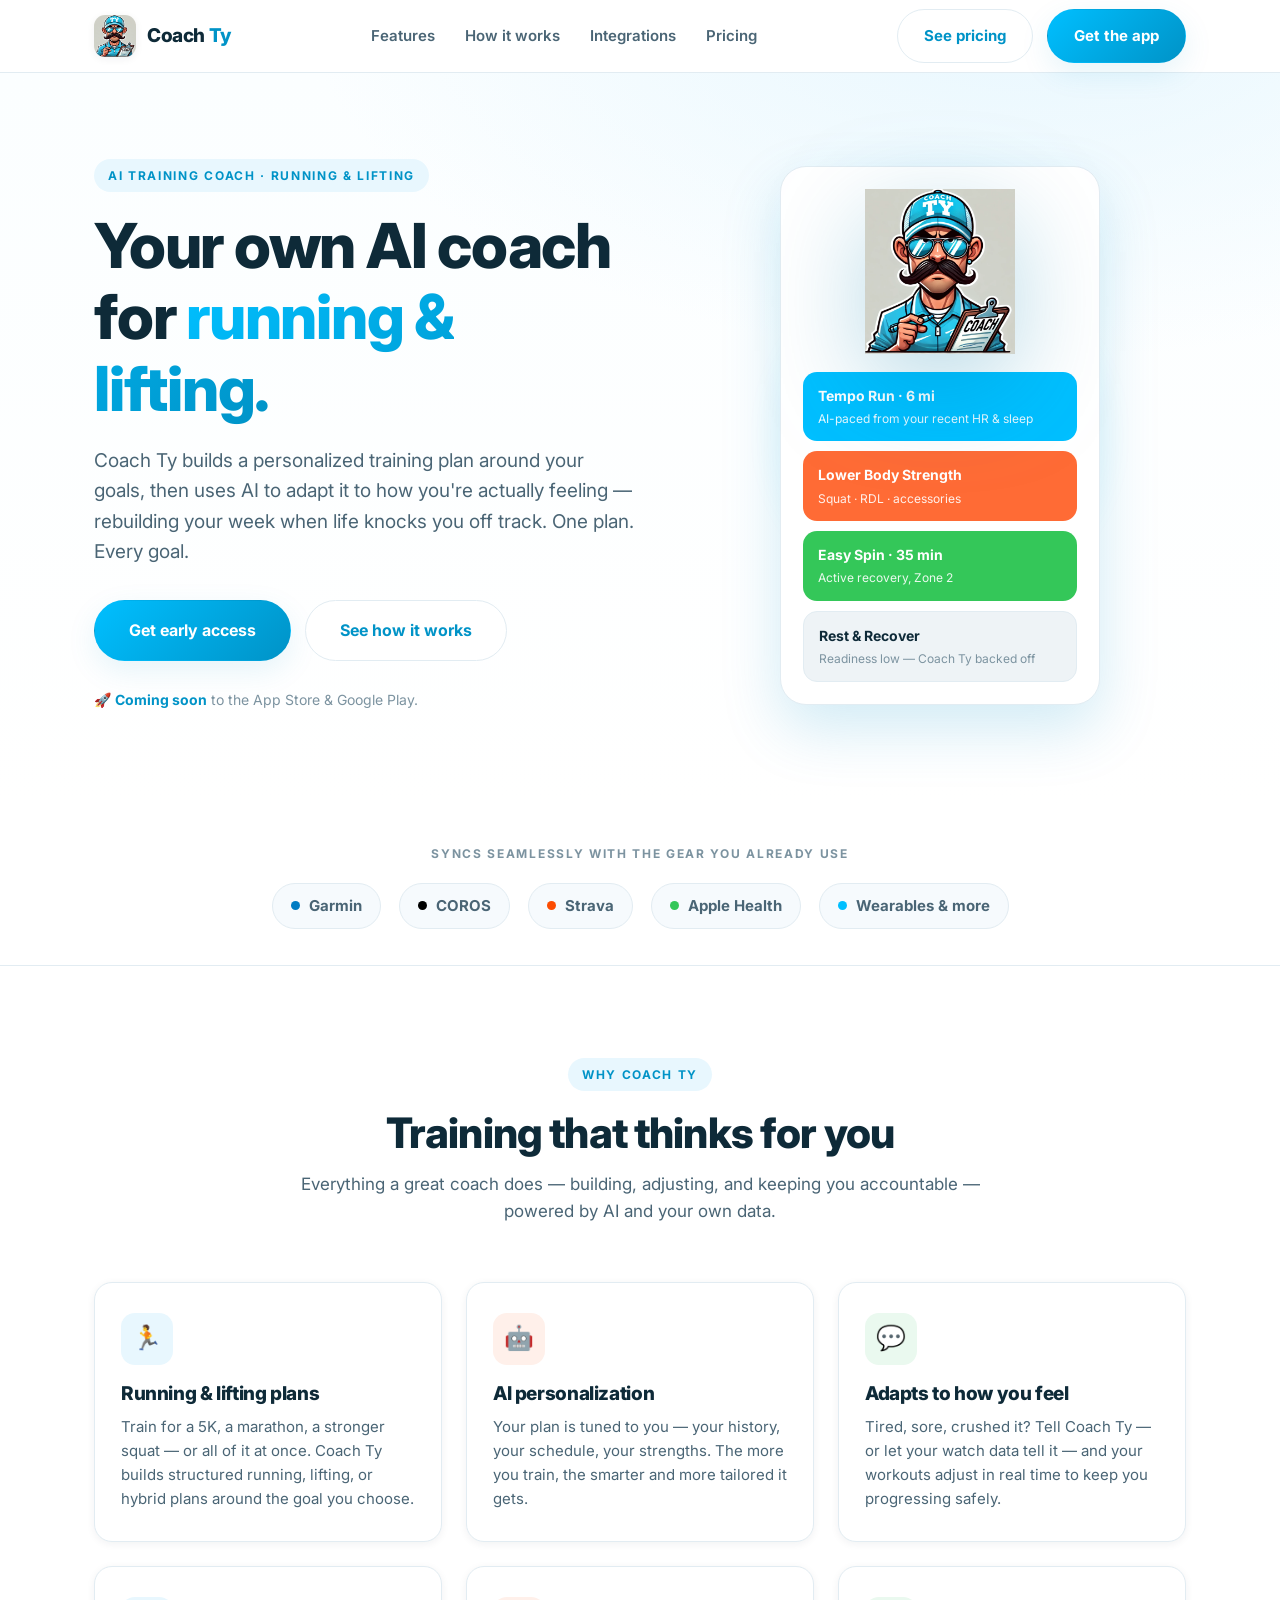
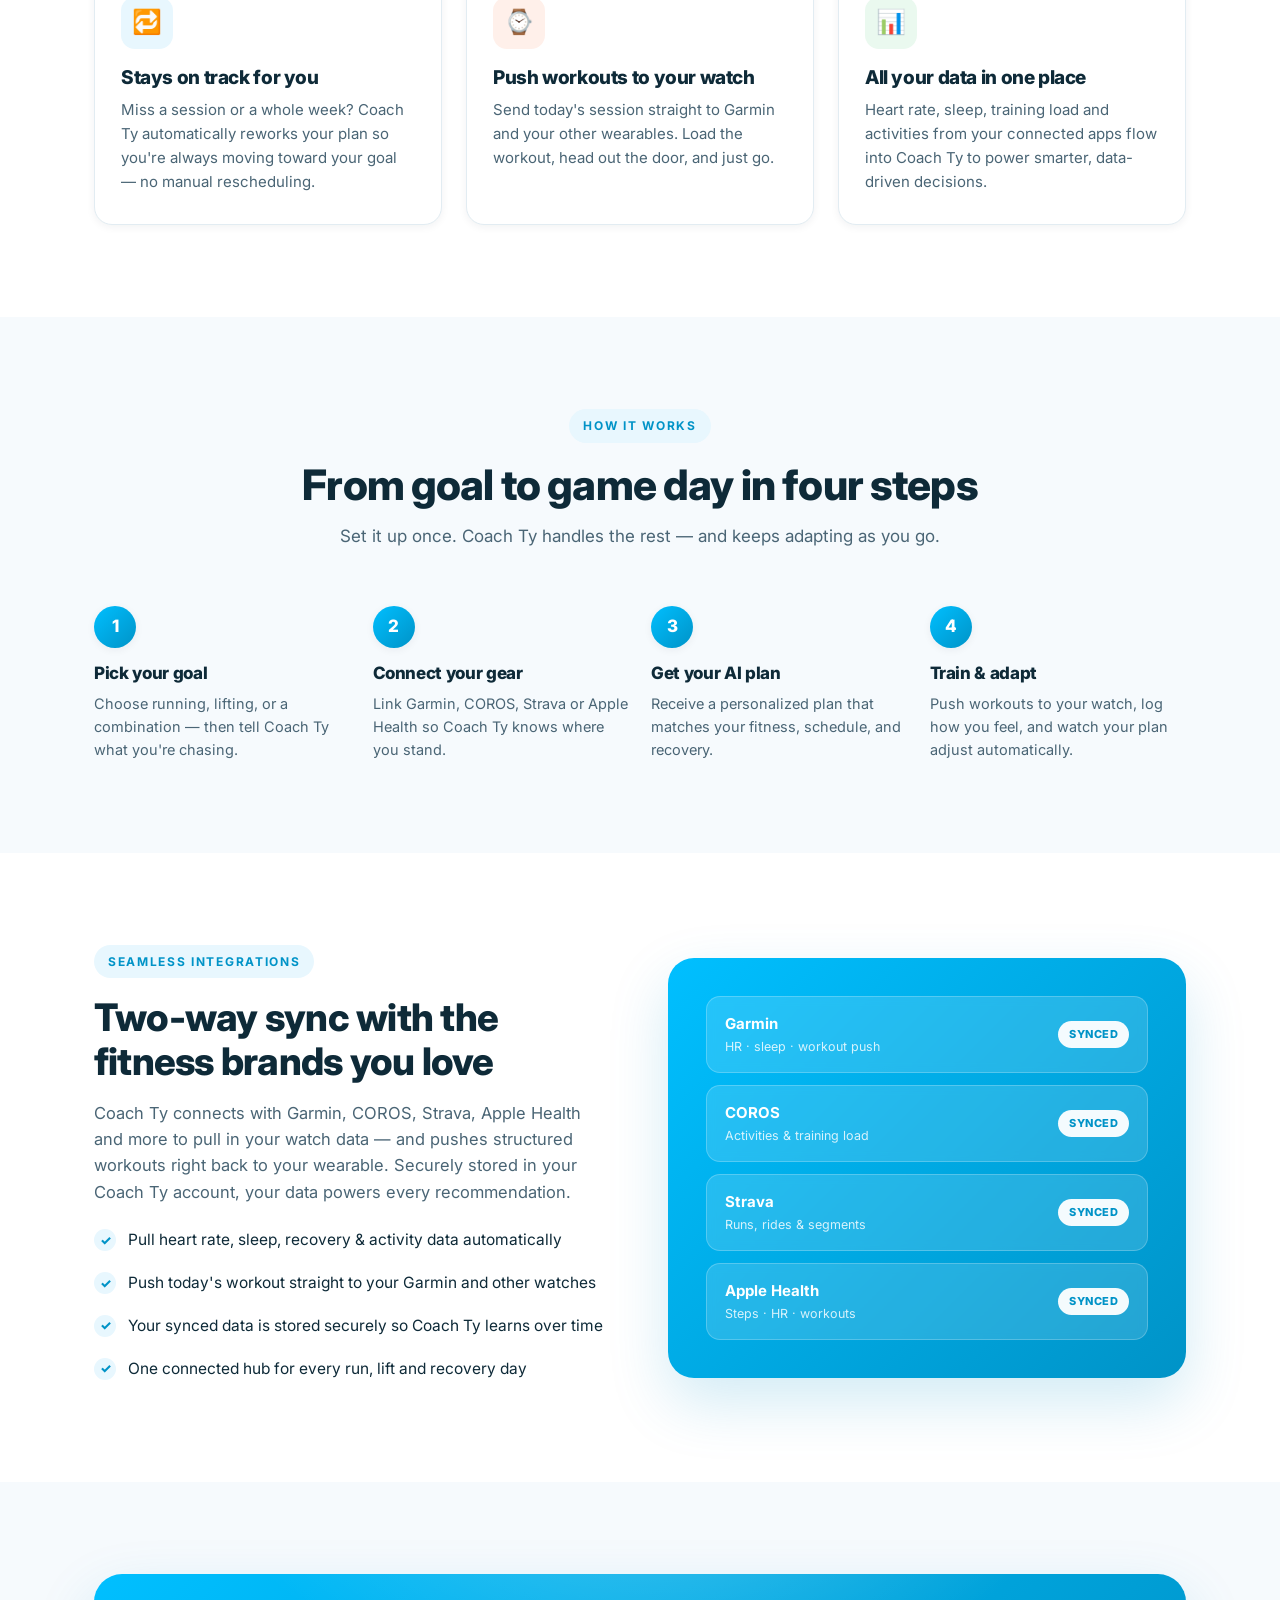
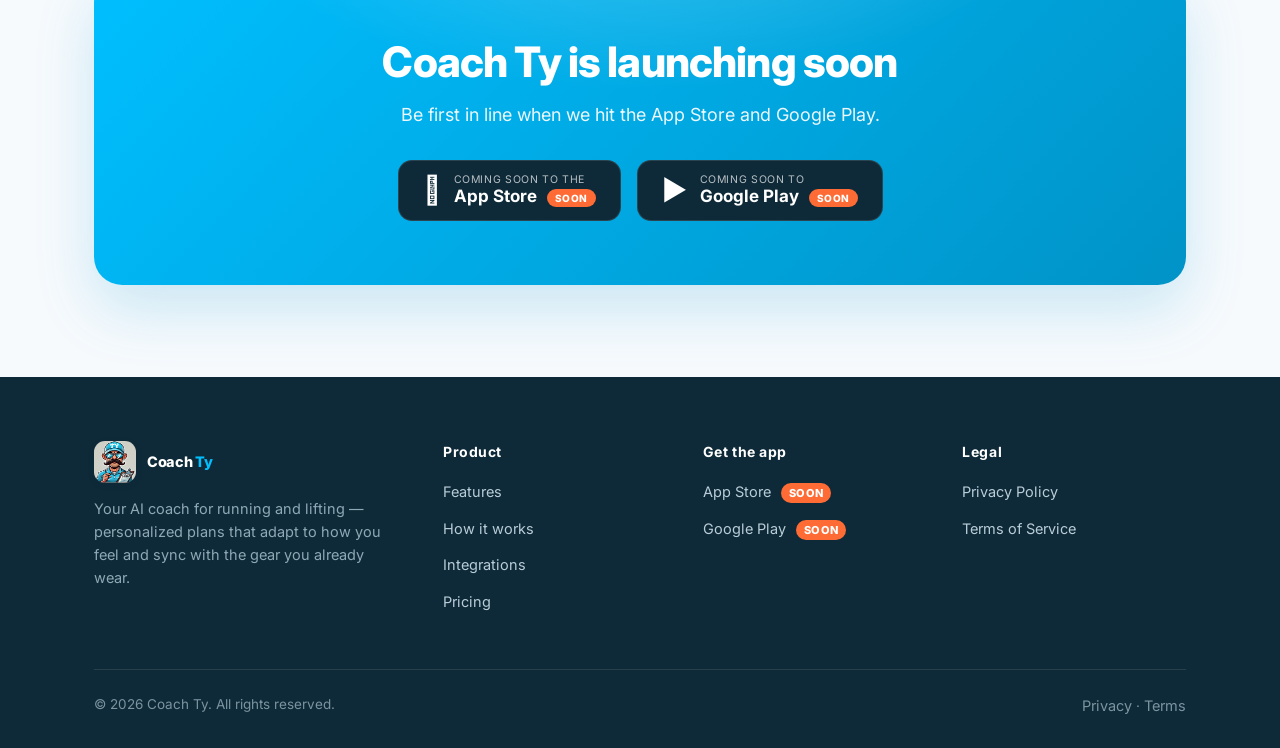
==== index.html @ 1398b13c "commit" ====
<!DOCTYPE html>
<html lang="en">
<head>
  <meta charset="UTF-8" />
  <meta name="viewport" content="width=device-width, initial-scale=1.0" />
  <title>Coach Ty — AI Running &amp; Lifting Plans That Adapt to You</title>
  <meta name="description" content="Coach Ty builds personalized running and lifting training plans, uses AI to adapt them to how you feel, and syncs with Garmin, COROS, Strava and Apple Health — even pushing workouts straight to your watch." />
  <link rel="icon" type="image/png" href="static/img/logo.png" />
  <link rel="preconnect" href="https://fonts.googleapis.com" />
  <link rel="preconnect" href="https://fonts.gstatic.com" crossorigin />
  <link href="https://fonts.googleapis.com/css2?family=Inter:wght@400;500;600;700;800&display=swap" rel="stylesheet" />
  <link rel="stylesheet" href="static/css/styles.css" />
</head>
<body>

  <!-- NAV -->
  <header class="nav">
    <div class="container nav-inner">
      <a class="brand" href="index.html">
        <img src="static/img/logo.png" alt="Coach Ty logo" />
        <span>Coach<span class="tag"> Ty</span></span>
      </a>
      <nav class="nav-links">
        <a href="index.html#features">Features</a>
        <a href="index.html#how">How it works</a>
        <a href="index.html#integrations">Integrations</a>
        <a href="pricing.html">Pricing</a>
      </nav>
      <div class="nav-cta">
        <a href="pricing.html" class="btn btn-ghost">See pricing</a>
        <a href="#download" class="btn btn-primary">Get the app</a>
      </div>
      <button class="nav-toggle" aria-label="Menu"><span></span><span></span><span></span></button>
    </div>
  </header>

  <!-- HERO -->
  <section class="hero">
    <div class="container hero-grid">
      <div>
        <span class="eyebrow">AI training coach · Running &amp; Lifting</span>
        <h1>Your own AI coach for <span class="text-grad">running &amp; lifting.</span></h1>
        <p class="lead">
          Coach Ty builds a personalized training plan around your goals, then uses AI to
          adapt it to how you're actually feeling — rebuilding your week when life knocks
          you off track. One plan. Every goal.
        </p>
        <div class="hero-actions">
          <a href="#download" class="btn btn-primary btn-lg">Get early access</a>
          <a href="index.html#how" class="btn btn-ghost btn-lg">See how it works</a>
        </div>
        <p class="hero-note">🚀 <strong>Coming soon</strong> to the App Store &amp; Google Play.</p>
      </div>

      <div class="hero-visual">
        <div class="hero-logo-wrap"><span class="hero-logo-glow"></span></div>
        <div class="hero-card">
          <img class="hero-mascot" src="static/img/logo.png" alt="Coach Ty mascot" style="width:150px;margin:0 auto 18px;" />
          <div class="day-row">
            <div class="day-card run">
              <div class="t">Tempo Run · 6 mi</div>
              <div class="s">AI-paced from your recent HR &amp; sleep</div>
            </div>
            <div class="day-card lift">
              <div class="t">Lower Body Strength</div>
              <div class="s">Squat · RDL · accessories</div>
            </div>
            <div class="day-card cross">
              <div class="t">Easy Spin · 35 min</div>
              <div class="s">Active recovery, Zone 2</div>
            </div>
            <div class="day-card rest">
              <div class="t">Rest &amp; Recover</div>
              <div class="s">Readiness low — Coach Ty backed off</div>
            </div>
          </div>
        </div>
      </div>
    </div>
  </section>

  <!-- INTEGRATION STRIP -->
  <section class="logos">
    <div class="container">
      <p>Syncs seamlessly with the gear you already use</p>
      <div class="logo-list">
        <span class="logo-pill"><span class="dot" style="background:#007CC3"></span>Garmin</span>
        <span class="logo-pill"><span class="dot" style="background:#000"></span>COROS</span>
        <span class="logo-pill"><span class="dot" style="background:#FC4C02"></span>Strava</span>
        <span class="logo-pill"><span class="dot" style="background:#34C759"></span>Apple Health</span>
        <span class="logo-pill"><span class="dot" style="background:#00BFFF"></span>Wearables &amp; more</span>
      </div>
    </div>
  </section>

  <!-- FEATURES -->
  <section class="section" id="features">
    <div class="container">
      <div class="section-head reveal">
        <span class="eyebrow">Why Coach Ty</span>
        <h2>Training that thinks for you</h2>
        <p>Everything a great coach does — building, adjusting, and keeping you accountable — powered by AI and your own data.</p>
      </div>
      <div class="grid-3">
        <div class="card reveal">
          <div class="card-icon" style="background:#E8F7FE">🏃</div>
          <h3>Running &amp; lifting plans</h3>
          <p>Train for a 5K, a marathon, a stronger squat — or all of it at once. Coach Ty builds structured running, lifting, or hybrid plans around the goal you choose.</p>
        </div>
        <div class="card reveal">
          <div class="card-icon" style="background:#FFF0EA">🤖</div>
          <h3>AI personalization</h3>
          <p>Your plan is tuned to you — your history, your schedule, your strengths. The more you train, the smarter and more tailored it gets.</p>
        </div>
        <div class="card reveal">
          <div class="card-icon" style="background:#EAF9EF">💬</div>
          <h3>Adapts to how you feel</h3>
          <p>Tired, sore, crushed it? Tell Coach Ty — or let your watch data tell it — and your workouts adjust in real time to keep you progressing safely.</p>
        </div>
        <div class="card reveal">
          <div class="card-icon" style="background:#E8F7FE">🔁</div>
          <h3>Stays on track for you</h3>
          <p>Miss a session or a whole week? Coach Ty automatically reworks your plan so you're always moving toward your goal — no manual rescheduling.</p>
        </div>
        <div class="card reveal">
          <div class="card-icon" style="background:#FFF0EA">⌚</div>
          <h3>Push workouts to your watch</h3>
          <p>Send today's session straight to Garmin and your other wearables. Load the workout, head out the door, and just go.</p>
        </div>
        <div class="card reveal">
          <div class="card-icon" style="background:#EAF9EF">📊</div>
          <h3>All your data in one place</h3>
          <p>Heart rate, sleep, training load and activities from your connected apps flow into Coach Ty to power smarter, data-driven decisions.</p>
        </div>
      </div>
    </div>
  </section>

  <!-- HOW IT WORKS -->
  <section class="section section-alt" id="how">
    <div class="container">
      <div class="section-head reveal">
        <span class="eyebrow">How it works</span>
        <h2>From goal to game day in four steps</h2>
        <p>Set it up once. Coach Ty handles the rest — and keeps adapting as you go.</p>
      </div>
      <div class="steps">
        <div class="step reveal">
          <div class="num">1</div>
          <h4>Pick your goal</h4>
          <p>Choose running, lifting, or a combination — then tell Coach Ty what you're chasing.</p>
        </div>
        <div class="step reveal">
          <div class="num">2</div>
          <h4>Connect your gear</h4>
          <p>Link Garmin, COROS, Strava or Apple Health so Coach Ty knows where you stand.</p>
        </div>
        <div class="step reveal">
          <div class="num">3</div>
          <h4>Get your AI plan</h4>
          <p>Receive a personalized plan that matches your fitness, schedule, and recovery.</p>
        </div>
        <div class="step reveal">
          <div class="num">4</div>
          <h4>Train &amp; adapt</h4>
          <p>Push workouts to your watch, log how you feel, and watch your plan adjust automatically.</p>
        </div>
      </div>
    </div>
  </section>

  <!-- INTEGRATIONS SPLIT -->
  <section class="section" id="integrations">
    <div class="container split">
      <div class="reveal">
        <span class="eyebrow">Seamless integrations</span>
        <h2>Two-way sync with the fitness brands you love</h2>
        <p>
          Coach Ty connects with Garmin, COROS, Strava, Apple Health and more to pull in your
          watch data — and pushes structured workouts right back to your wearable. Securely
          stored in your Coach Ty account, your data powers every recommendation.
        </p>
        <ul class="check-list">
          <li><span class="ic">✓</span> Pull heart rate, sleep, recovery &amp; activity data automatically</li>
          <li><span class="ic">✓</span> Push today's workout straight to your Garmin and other watches</li>
          <li><span class="ic">✓</span> Your synced data is stored securely so Coach Ty learns over time</li>
          <li><span class="ic">✓</span> One connected hub for every run, lift and recovery day</li>
        </ul>
      </div>
      <div class="split-visual reveal">
        <div class="sync-row">
          <div><div class="name">Garmin</div><div class="meta">HR · sleep · workout push</div></div>
          <span class="sync-badge">Synced</span>
        </div>
        <div class="sync-row">
          <div><div class="name">COROS</div><div class="meta">Activities &amp; training load</div></div>
          <span class="sync-badge">Synced</span>
        </div>
        <div class="sync-row">
          <div><div class="name">Strava</div><div class="meta">Runs, rides &amp; segments</div></div>
          <span class="sync-badge">Synced</span>
        </div>
        <div class="sync-row">
          <div><div class="name">Apple Health</div><div class="meta">Steps · HR · workouts</div></div>
          <span class="sync-badge">Synced</span>
        </div>
      </div>
    </div>
  </section>

  <!-- DOWNLOAD CTA -->
  <section class="section section-alt" id="download">
    <div class="container">
      <div class="cta-band reveal">
        <h2>Coach Ty is launching soon</h2>
        <p>Be first in line when we hit the App Store and Google Play.</p>
        <div class="store-row">
          <a href="#" class="store-btn" data-soon>
            <span class="ic">&#63743;</span>
            <span class="lines"><span class="small">Coming soon to the</span><span class="big">App Store <span class="soon">Soon</span></span></span>
          </a>
          <a href="#" class="store-btn" data-soon>
            <span class="ic">&#9654;</span>
            <span class="lines"><span class="small">Coming soon to</span><span class="big">Google Play <span class="soon">Soon</span></span></span>
          </a>
        </div>
      </div>
    </div>
  </section>

  <!-- FOOTER -->
  <footer class="footer">
    <div class="container">
      <div class="footer-grid">
        <div>
          <a class="brand" href="index.html">
            <img src="static/img/logo.png" alt="Coach Ty logo" />
            <span>Coach<span class="tag"> Ty</span></span>
          </a>
          <p class="footer-about">Your AI coach for running and lifting — personalized plans that adapt to how you feel and sync with the gear you already wear.</p>
        </div>
        <div>
          <h5>Product</h5>
          <ul>
            <li><a href="index.html#features">Features</a></li>
            <li><a href="index.html#how">How it works</a></li>
            <li><a href="index.html#integrations">Integrations</a></li>
            <li><a href="pricing.html">Pricing</a></li>
          </ul>
        </div>
        <div>
          <h5>Get the app</h5>
          <ul>
            <li><a href="#download">App Store <span class="footer-soon">Soon</span></a></li>
            <li><a href="#download">Google Play <span class="footer-soon">Soon</span></a></li>
          </ul>
        </div>
        <div>
          <h5>Legal</h5>
          <ul>
            <li><a href="privacy.html">Privacy Policy</a></li>
            <li><a href="terms.html">Terms of Service</a></li>
          </ul>
        </div>
      </div>
      <div class="footer-bottom">
        <span>© 2026 Coach Ty. All rights reserved.</span>
        <span><a href="privacy.html">Privacy</a> · <a href="terms.html">Terms</a></span>
      </div>
    </div>
  </footer>

  <script src="static/js/main.js"></script>
</body>
</html>
---- static/css/styles.css ----
/* =========================================================
   Coach Ty — Design System
   Theme: Light blue + white, clean / modern / cutting-edge
   Accent palette mirrors the Coach Ty app:
     Run   #00BFFF   Lift  #FF6B35   Cross #34C759
   ========================================================= */

:root {
  /* Brand */
  --blue:        #00BFFF;   /* primary accent (run) */
  --blue-deep:   #0093C7;   /* darker hover */
  --blue-dark:   #007BA8;
  --blue-soft:   #E8F7FE;   /* tints / section bg */
  --blue-soft-2: #F4FBFF;
  --orange:      #FF6B35;   /* lift */
  --green:       #34C759;   /* cross-train */

  /* Neutrals */
  --bg:          #ffffff;
  --bg-alt:      #F6FAFD;
  --card-bg:     #ffffff;
  --text:        #0E2A38;
  --text-muted:  #4A6575;
  --text-subtle: #7C93A0;
  --border:      #E2ECF2;
  --divider:     #EEF3F6;

  /* Effects */
  --shadow-sm:  0 2px 8px rgba(14, 42, 56, 0.06);
  --shadow-md:  0 10px 30px rgba(0, 145, 199, 0.10);
  --shadow-lg:  0 24px 60px rgba(0, 145, 199, 0.18);
  --radius:     18px;
  --radius-sm:  12px;
  --radius-lg:  26px;
  --maxw:       1140px;

  --grad-blue: linear-gradient(135deg, #00BFFF 0%, #0093C7 100%);
  --grad-hero: radial-gradient(1200px 600px at 80% -10%, #E8F7FE 0%, rgba(232,247,254,0) 60%),
               linear-gradient(180deg, #FBFEFF 0%, #ffffff 100%);
}

/* ---------- Reset ---------- */
*, *::before, *::after { box-sizing: border-box; margin: 0; padding: 0; }

html { scroll-behavior: smooth; -webkit-text-size-adjust: 100%; }

body {
  font-family: 'Inter', -apple-system, BlinkMacSystemFont, 'Segoe UI', Roboto,
               Helvetica, Arial, sans-serif;
  color: var(--text);
  background: var(--bg);
  line-height: 1.6;
  -webkit-font-smoothing: antialiased;
  text-rendering: optimizeLegibility;
}

img { max-width: 100%; display: block; }
a { color: inherit; text-decoration: none; }

h1, h2, h3, h4 { line-height: 1.15; letter-spacing: -0.02em; font-weight: 800; }

.container {
  width: 100%;
  max-width: var(--maxw);
  margin: 0 auto;
  padding: 0 24px;
}

.eyebrow {
  display: inline-block;
  font-size: 12px;
  font-weight: 700;
  letter-spacing: 0.14em;
  text-transform: uppercase;
  color: var(--blue-deep);
  background: var(--blue-soft);
  padding: 7px 14px;
  border-radius: 999px;
  margin-bottom: 18px;
}

.section { padding: 92px 0; }
.section-alt { background: var(--bg-alt); }

.section-head { max-width: 680px; margin: 0 auto 56px; text-align: center; }
.section-head h2 { font-size: clamp(28px, 4vw, 42px); margin-bottom: 14px; }
.section-head p { font-size: 17px; color: var(--text-muted); }

.text-grad {
  background: var(--grad-blue);
  -webkit-background-clip: text;
  background-clip: text;
  -webkit-text-fill-color: transparent;
}

/* ---------- Buttons ---------- */
.btn {
  display: inline-flex;
  align-items: center;
  justify-content: center;
  gap: 9px;
  font-size: 15px;
  font-weight: 700;
  padding: 14px 26px;
  border-radius: 999px;
  border: 1.5px solid transparent;
  cursor: pointer;
  transition: transform .18s ease, box-shadow .18s ease, background .18s ease, color .18s ease;
  white-space: nowrap;
}
.btn-primary {
  background: var(--grad-blue);
  color: #fff;
  box-shadow: var(--shadow-md);
}
.btn-primary:hover { transform: translateY(-2px); box-shadow: var(--shadow-lg); }
.btn-ghost {
  background: #fff;
  color: var(--blue-deep);
  border-color: var(--border);
}
.btn-ghost:hover { border-color: var(--blue); transform: translateY(-2px); }
.btn-lg { padding: 17px 34px; font-size: 16px; }

/* ---------- Navbar ---------- */
.nav {
  position: sticky;
  top: 0;
  z-index: 100;
  background: rgba(255, 255, 255, 0.82);
  backdrop-filter: saturate(180%) blur(14px);
  -webkit-backdrop-filter: saturate(180%) blur(14px);
  border-bottom: 1px solid var(--border);
}
.nav-inner {
  height: 72px;
  display: flex;
  align-items: center;
  justify-content: space-between;
}
.brand { display: flex; align-items: center; gap: 11px; font-weight: 800; font-size: 19px; }
.brand img { width: 42px; height: 42px; border-radius: 11px; box-shadow: var(--shadow-sm); }
.brand span { letter-spacing: -0.02em; }
.brand .tag { color: var(--blue-deep); }

.nav-links { display: flex; align-items: center; gap: 30px; }
.nav-links a {
  font-size: 15px;
  font-weight: 600;
  color: var(--text-muted);
  transition: color .15s ease;
}
.nav-links a:hover, .nav-links a.active { color: var(--text); }
.nav-cta { display: flex; align-items: center; gap: 14px; }

.nav-toggle {
  display: none;
  background: none;
  border: 0;
  cursor: pointer;
  padding: 8px;
}
.nav-toggle span {
  display: block; width: 24px; height: 2px; background: var(--text);
  border-radius: 2px; transition: .25s;
}
.nav-toggle span + span { margin-top: 6px; }

/* ---------- Hero ---------- */
.hero { background: var(--grad-hero); padding: 86px 0 96px; overflow: hidden; }
.hero-grid {
  display: grid;
  grid-template-columns: 1.05fr 0.95fr;
  gap: 56px;
  align-items: center;
}
.hero h1 {
  font-size: clamp(38px, 5.4vw, 62px);
  margin-bottom: 22px;
}
.hero p.lead {
  font-size: 19px;
  color: var(--text-muted);
  max-width: 540px;
  margin-bottom: 32px;
}
.hero-actions { display: flex; flex-wrap: wrap; gap: 14px; margin-bottom: 28px; }
.hero-note { font-size: 14px; color: var(--text-subtle); }
.hero-note strong { color: var(--blue-deep); }

.hero-visual { position: relative; display: flex; justify-content: center; }
.hero-card {
  position: relative;
  width: 320px;
  background: #fff;
  border-radius: var(--radius-lg);
  box-shadow: var(--shadow-lg);
  border: 1px solid var(--border);
  padding: 22px;
  z-index: 2;
}
.hero-logo-wrap {
  position: absolute;
  inset: 0;
  display: flex;
  align-items: center;
  justify-content: center;
}
.hero-logo-glow {
  position: absolute;
  width: 380px; height: 380px;
  background: radial-gradient(circle, rgba(0,191,255,0.22), rgba(0,191,255,0) 70%);
  border-radius: 50%;
  filter: blur(6px);
}
.hero-mascot {
  width: 300px; height: auto;
  filter: drop-shadow(0 30px 50px rgba(0,123,168,0.28));
  position: relative; z-index: 2;
  animation: float 6s ease-in-out infinite;
}
@keyframes float {
  0%,100% { transform: translateY(0); }
  50%     { transform: translateY(-14px); }
}

/* Mini workout cards (mirrors the app day cards) */
.day-row { display: flex; flex-direction: column; gap: 10px; }
.day-card {
  border-radius: 14px;
  padding: 13px 15px;
  color: #fff;
}
.day-card .t { font-size: 14px; font-weight: 700; }
.day-card .s { font-size: 12px; color: rgba(255,255,255,0.9); margin-top: 2px; }
.run  { background: var(--blue); }
.lift { background: var(--orange); }
.cross{ background: var(--green); }
.rest {
  background: var(--divider);
  border: 1px solid var(--border);
  color: var(--text);
}
.rest .s { color: var(--text-subtle); }

/* ---------- Logo strip ---------- */
.logos {
  padding: 36px 0;
  border-bottom: 1px solid var(--border);
  background: #fff;
}
.logos p {
  text-align: center;
  font-size: 12px;
  letter-spacing: 0.14em;
  text-transform: uppercase;
  color: var(--text-subtle);
  font-weight: 700;
  margin-bottom: 20px;
}
.logo-list {
  display: flex;
  flex-wrap: wrap;
  justify-content: center;
  gap: 14px 18px;
}
.logo-pill {
  display: inline-flex;
  align-items: center;
  gap: 9px;
  font-weight: 700;
  font-size: 15px;
  color: var(--text-muted);
  background: var(--bg-alt);
  border: 1px solid var(--border);
  padding: 10px 18px;
  border-radius: 999px;
}
.logo-pill .dot { width: 9px; height: 9px; border-radius: 50%; }

/* ---------- Feature cards ---------- */
.grid-3 {
  display: grid;
  grid-template-columns: repeat(3, 1fr);
  gap: 24px;
}
.card {
  background: var(--card-bg);
  border: 1px solid var(--border);
  border-radius: var(--radius);
  padding: 30px 26px;
  box-shadow: var(--shadow-sm);
  transition: transform .2s ease, box-shadow .2s ease, border-color .2s ease;
}
.card:hover { transform: translateY(-4px); box-shadow: var(--shadow-md); border-color: #D6E8F2; }
.card-icon {
  width: 52px; height: 52px;
  border-radius: 14px;
  display: grid; place-items: center;
  font-size: 24px;
  margin-bottom: 18px;
  background: var(--blue-soft);
}
.card h3 { font-size: 19px; margin-bottom: 10px; }
.card p { font-size: 15px; color: var(--text-muted); }

/* ---------- Steps ---------- */
.steps { display: grid; grid-template-columns: repeat(4, 1fr); gap: 22px; }
.step { text-align: left; }
.step .num {
  width: 42px; height: 42px;
  border-radius: 50%;
  background: var(--grad-blue);
  color: #fff;
  display: grid; place-items: center;
  font-weight: 800; font-size: 17px;
  margin-bottom: 16px;
  box-shadow: var(--shadow-sm);
}
.step h4 { font-size: 17px; margin-bottom: 8px; }
.step p { font-size: 14.5px; color: var(--text-muted); }

/* ---------- Split / integrations feature ---------- */
.split {
  display: grid;
  grid-template-columns: 1fr 1fr;
  gap: 56px;
  align-items: center;
}
.split h2 { font-size: clamp(26px, 3.6vw, 38px); margin-bottom: 16px; }
.split p { font-size: 16.5px; color: var(--text-muted); margin-bottom: 14px; }
.check-list { list-style: none; margin-top: 8px; }
.check-list li {
  display: flex; gap: 12px; align-items: flex-start;
  font-size: 15.5px; color: var(--text); padding: 9px 0;
}
.check-list .ic {
  flex: 0 0 22px; width: 22px; height: 22px; border-radius: 50%;
  background: var(--blue-soft); color: var(--blue-deep);
  display: grid; place-items: center; font-size: 13px; font-weight: 800;
  margin-top: 1px;
}
.split-visual {
  background: var(--grad-blue);
  border-radius: var(--radius-lg);
  padding: 38px;
  color: #fff;
  box-shadow: var(--shadow-lg);
}
.sync-row {
  display: flex; align-items: center; justify-content: space-between;
  background: rgba(255,255,255,0.14);
  border: 1px solid rgba(255,255,255,0.22);
  border-radius: 14px;
  padding: 15px 18px;
  margin-bottom: 12px;
  backdrop-filter: blur(4px);
}
.sync-row:last-child { margin-bottom: 0; }
.sync-row .name { font-weight: 700; font-size: 15px; }
.sync-row .meta { font-size: 12.5px; color: rgba(255,255,255,0.82); margin-top: 1px; }
.sync-badge {
  font-size: 11px; font-weight: 800; letter-spacing: .04em;
  background: rgba(255,255,255,0.95); color: var(--blue-deep);
  padding: 5px 11px; border-radius: 999px; text-transform: uppercase;
}

/* ---------- App store CTA ---------- */
.cta-band {
  background: var(--grad-blue);
  border-radius: 28px;
  padding: 64px 40px;
  text-align: center;
  color: #fff;
  box-shadow: var(--shadow-lg);
  position: relative;
  overflow: hidden;
}
.cta-band::before {
  content: '';
  position: absolute; inset: 0;
  background: radial-gradient(600px 300px at 50% -30%, rgba(255,255,255,0.25), transparent 70%);
}
.cta-band h2 { font-size: clamp(28px, 4vw, 42px); margin-bottom: 14px; position: relative; }
.cta-band p { font-size: 18px; color: rgba(255,255,255,0.92); margin-bottom: 30px; position: relative; }

.store-row {
  display: flex; flex-wrap: wrap; gap: 16px; justify-content: center;
  position: relative;
}
.store-btn {
  display: inline-flex; align-items: center; gap: 13px;
  background: #0E2A38; color: #fff;
  padding: 13px 24px; border-radius: 14px;
  border: 1px solid rgba(255,255,255,0.12);
  transition: transform .18s ease, box-shadow .18s ease;
  text-align: left;
}
.store-btn:hover { transform: translateY(-3px); box-shadow: 0 16px 34px rgba(14,42,56,0.35); }
.store-btn .ic { font-size: 28px; line-height: 1; }
.store-btn .lines { display: flex; flex-direction: column; line-height: 1.2; }
.store-btn .small { font-size: 10.5px; letter-spacing: .06em; text-transform: uppercase; color: rgba(255,255,255,0.7); }
.store-btn .big { font-size: 17px; font-weight: 700; }
.store-btn .soon {
  margin-left: 6px; font-size: 10px; font-weight: 800;
  background: var(--orange); color: #fff;
  padding: 3px 8px; border-radius: 999px; text-transform: uppercase; letter-spacing: .05em;
}

/* ---------- Pricing ---------- */
.page-head { text-align: center; padding: 72px 0 8px; background: var(--grad-hero); }
.page-head .eyebrow { margin-bottom: 16px; }
.page-head h1 { font-size: clamp(34px, 5vw, 52px); margin-bottom: 14px; }
.page-head p { font-size: 18px; color: var(--text-muted); max-width: 620px; margin: 0 auto; }

.price-grid {
  display: grid;
  grid-template-columns: repeat(2, minmax(0, 420px));
  justify-content: center;
  gap: 26px;
  align-items: stretch;
}
.price-card {
  background: #fff;
  border: 1px solid var(--border);
  border-radius: var(--radius-lg);
  padding: 36px 32px;
  display: flex; flex-direction: column;
  box-shadow: var(--shadow-sm);
}
.price-card.featured {
  border: 2px solid var(--blue);
  box-shadow: var(--shadow-lg);
  position: relative;
}
.price-tag {
  position: absolute; top: -14px; left: 50%; transform: translateX(-50%);
  background: var(--grad-blue); color: #fff;
  font-size: 12px; font-weight: 800; letter-spacing: .06em; text-transform: uppercase;
  padding: 7px 16px; border-radius: 999px; box-shadow: var(--shadow-md);
}
.price-name { font-size: 14px; font-weight: 800; text-transform: uppercase; letter-spacing: .08em; color: var(--blue-deep); }
.price-amount { display: flex; align-items: baseline; gap: 6px; margin: 14px 0 4px; }
.price-amount .amt { font-size: 52px; font-weight: 800; letter-spacing: -0.03em; }
.price-amount .per { font-size: 16px; color: var(--text-subtle); font-weight: 600; }
.price-desc { font-size: 15px; color: var(--text-muted); margin-bottom: 24px; }
.price-card .btn { width: 100%; margin-bottom: 26px; }
.feat-list { list-style: none; display: flex; flex-direction: column; gap: 13px; }
.feat-list li { display: flex; gap: 12px; align-items: flex-start; font-size: 15px; color: var(--text); }
.feat-list .ic {
  flex: 0 0 22px; width: 22px; height: 22px; border-radius: 50%;
  background: var(--blue-soft); color: var(--blue-deep);
  display: grid; place-items: center; font-size: 12px; font-weight: 800; margin-top: 2px;
}
.feat-list .muted { color: var(--text-subtle); }
.feat-list .muted .ic { background: var(--divider); color: var(--text-subtle); }

.faq { max-width: 760px; margin: 0 auto; }
.faq-item {
  border: 1px solid var(--border);
  border-radius: var(--radius-sm);
  padding: 20px 22px;
  margin-bottom: 14px;
  background: #fff;
}
.faq-item h4 { font-size: 16.5px; margin-bottom: 7px; }
.faq-item p { font-size: 14.5px; color: var(--text-muted); }

/* ---------- Legal pages ---------- */
.legal { padding: 56px 0 90px; }
.legal-wrap { max-width: 820px; margin: 0 auto; }
.legal-wrap .updated { font-size: 14px; color: var(--text-subtle); margin-bottom: 36px; }
.legal-wrap h2 {
  font-size: 23px; margin: 38px 0 12px; padding-top: 8px;
}
.legal-wrap h3 { font-size: 17px; margin: 22px 0 8px; font-weight: 700; }
.legal-wrap p { font-size: 15.5px; color: var(--text-muted); margin-bottom: 14px; }
.legal-wrap ul { margin: 0 0 16px 22px; }
.legal-wrap li { font-size: 15.5px; color: var(--text-muted); margin-bottom: 8px; }
.legal-wrap a { color: var(--blue-deep); font-weight: 600; }
.legal-toc {
  background: var(--bg-alt);
  border: 1px solid var(--border);
  border-radius: var(--radius-sm);
  padding: 22px 26px;
  margin-bottom: 36px;
}
.legal-toc strong { display: block; font-size: 13px; text-transform: uppercase; letter-spacing: .08em; color: var(--text-subtle); margin-bottom: 12px; }
.legal-toc ol { margin-left: 20px; }
.legal-toc li { font-size: 15px; margin-bottom: 6px; }
.callout {
  background: var(--blue-soft);
  border: 1px solid #CFEDFA;
  border-left: 4px solid var(--blue);
  border-radius: var(--radius-sm);
  padding: 18px 20px;
  margin: 0 0 22px;
}
.callout p { color: var(--text); margin: 0; font-size: 15px; }

/* ---------- Footer ---------- */
.footer {
  background: #0E2A38;
  color: #B9CDD8;
  padding: 64px 0 30px;
}
.footer-grid {
  display: grid;
  grid-template-columns: 1.4fr 1fr 1fr 1fr;
  gap: 36px;
  margin-bottom: 44px;
}
.footer .brand { color: #fff; margin-bottom: 14px; }
.footer .brand .tag { color: var(--blue); }
.footer-about { font-size: 14.5px; color: #8FA8B5; max-width: 300px; }
.footer h5 { color: #fff; font-size: 14px; margin-bottom: 16px; letter-spacing: .04em; }
.footer ul { list-style: none; }
.footer li { margin-bottom: 11px; }
.footer a { font-size: 14.5px; color: #B9CDD8; transition: color .15s; }
.footer a:hover { color: var(--blue); }
.footer-soon {
  font-size: 11px; font-weight: 800; color: #fff;
  background: var(--orange); padding: 3px 8px; border-radius: 999px;
  margin-left: 6px; text-transform: uppercase; letter-spacing: .04em;
}
.footer-bottom {
  border-top: 1px solid rgba(255,255,255,0.1);
  padding-top: 24px;
  display: flex; justify-content: space-between; flex-wrap: wrap; gap: 12px;
  font-size: 13.5px; color: #7C93A0;
}
.footer-bottom a { color: #7C93A0; }
.footer-bottom a:hover { color: var(--blue); }

/* ---------- Reveal animation ---------- */
.reveal { opacity: 0; transform: translateY(22px); transition: opacity .6s ease, transform .6s ease; }
.reveal.in { opacity: 1; transform: none; }

/* ---------- Responsive ---------- */
@media (max-width: 900px) {
  .hero-grid { grid-template-columns: 1fr; gap: 40px; }
  .hero-visual { order: -1; }
  .grid-3 { grid-template-columns: 1fr; }
  .steps { grid-template-columns: repeat(2, 1fr); }
  .split { grid-template-columns: 1fr; gap: 36px; }
  .footer-grid { grid-template-columns: 1fr 1fr; }
  .price-grid { grid-template-columns: minmax(0, 460px); }

  .nav-links, .nav-cta .btn-ghost { display: none; }
  .nav-toggle { display: block; }
  .nav.open .nav-links {
    display: flex; flex-direction: column; gap: 0;
    position: absolute; top: 72px; left: 0; right: 0;
    background: #fff; border-bottom: 1px solid var(--border);
    padding: 8px 24px 18px;
  }
  .nav.open .nav-links a { padding: 13px 0; border-bottom: 1px solid var(--divider); width: 100%; }
}

@media (max-width: 540px) {
  .section { padding: 64px 0; }
  .steps { grid-template-columns: 1fr; }
  .footer-grid { grid-template-columns: 1fr; }
  .cta-band { padding: 48px 22px; }
  .hero { padding: 56px 0 64px; }
  .footer-bottom { flex-direction: column; }
}
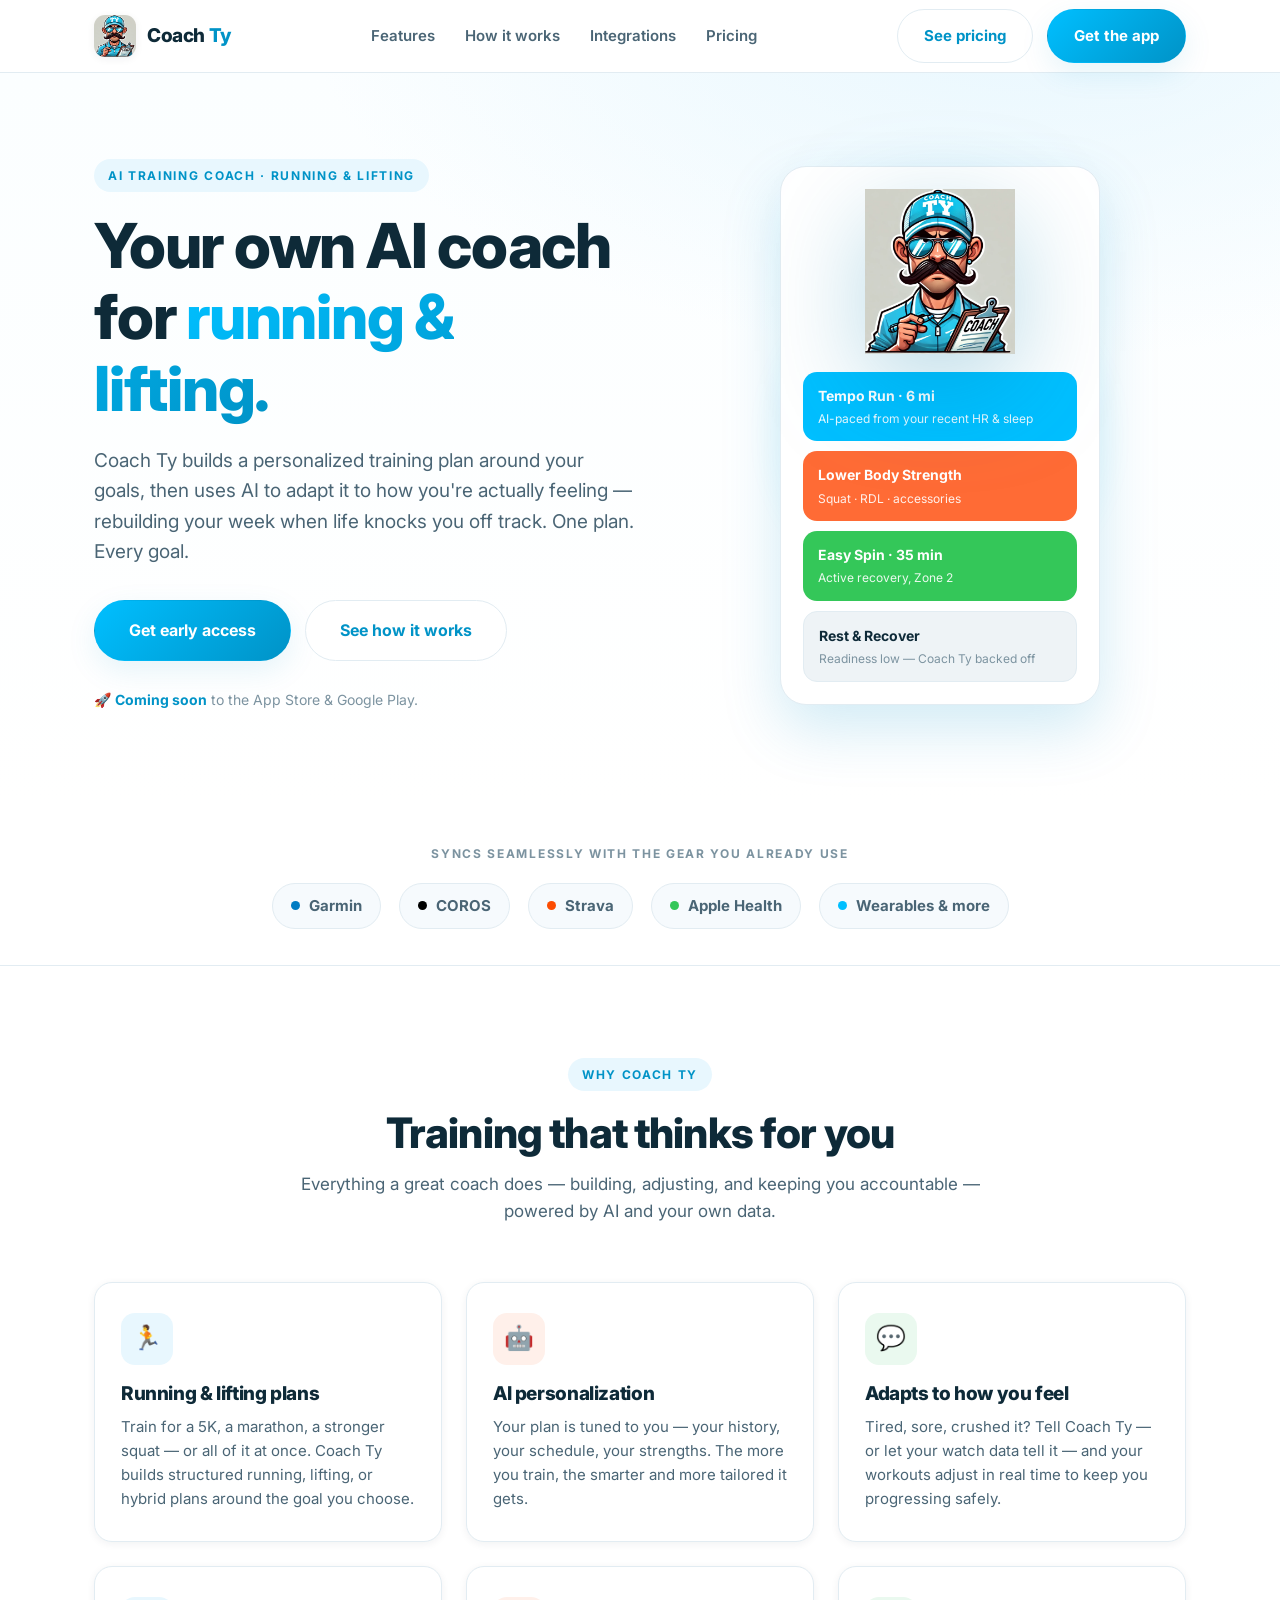
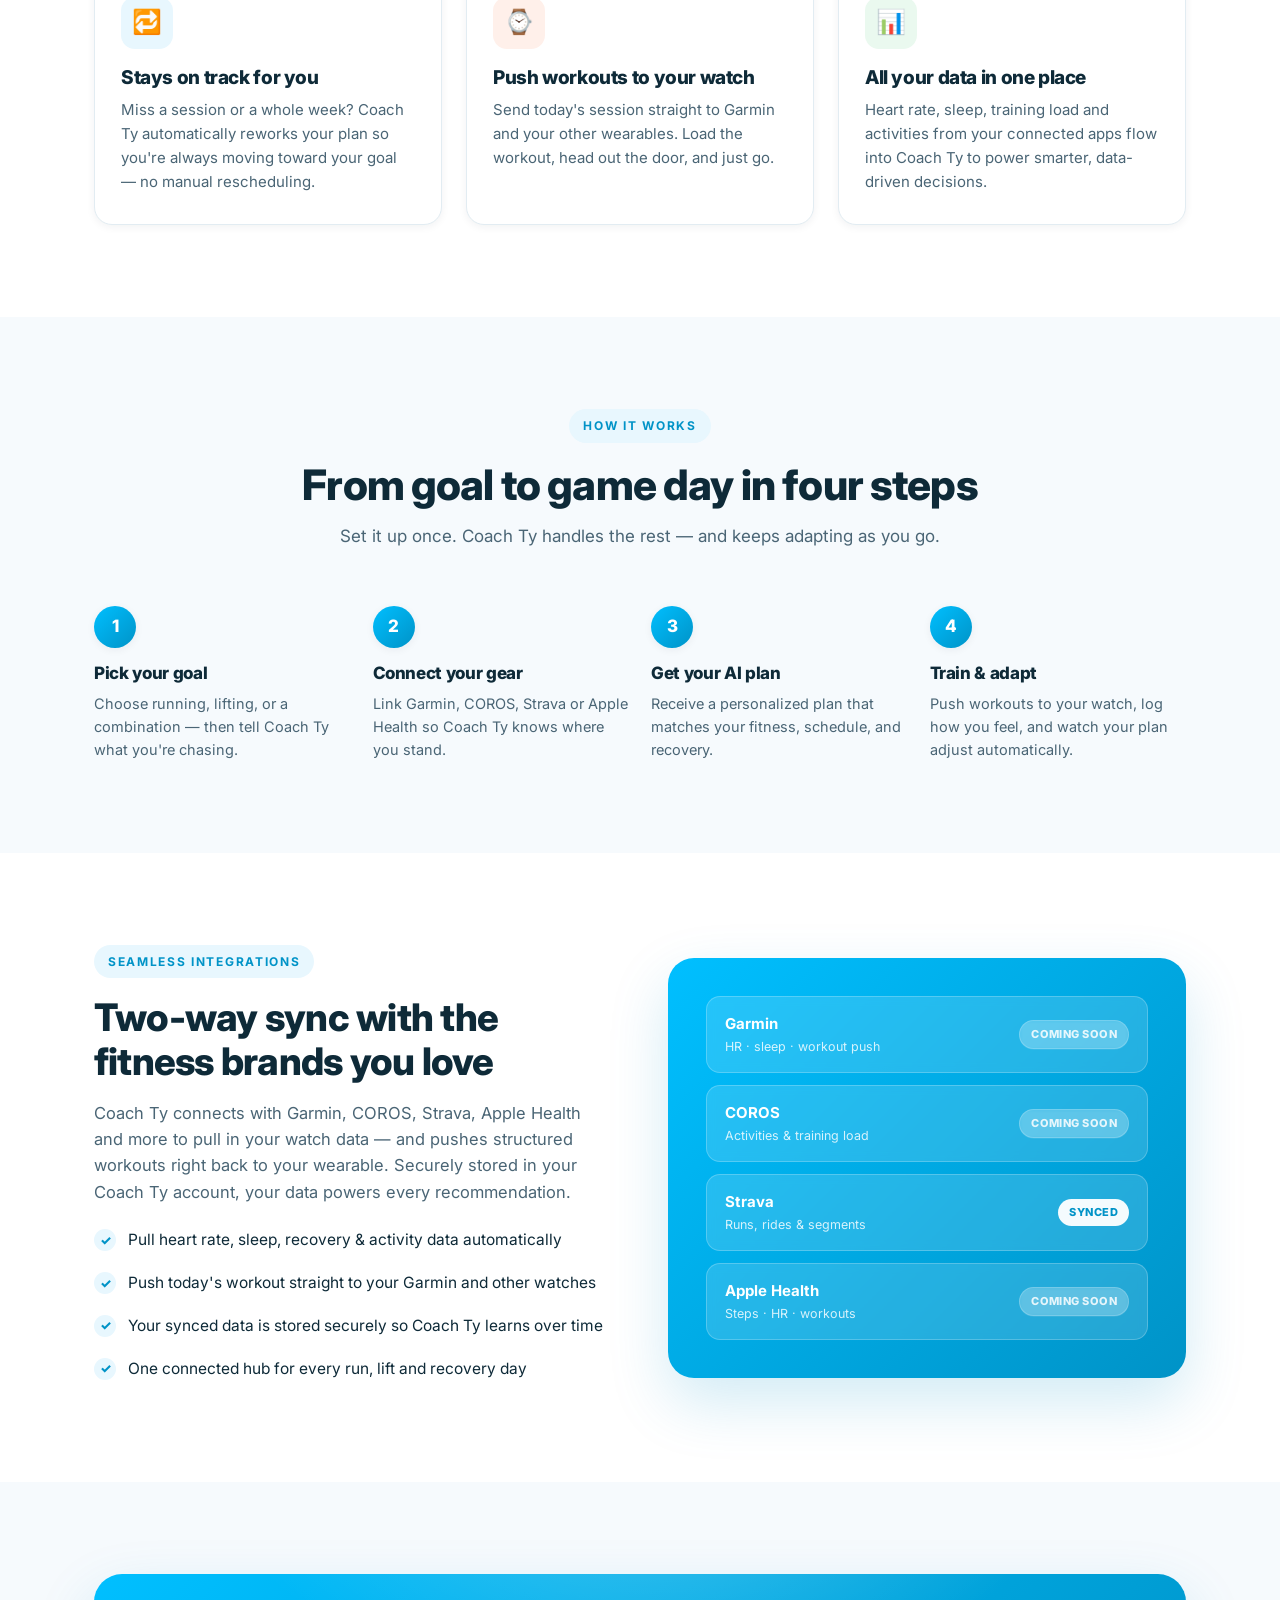
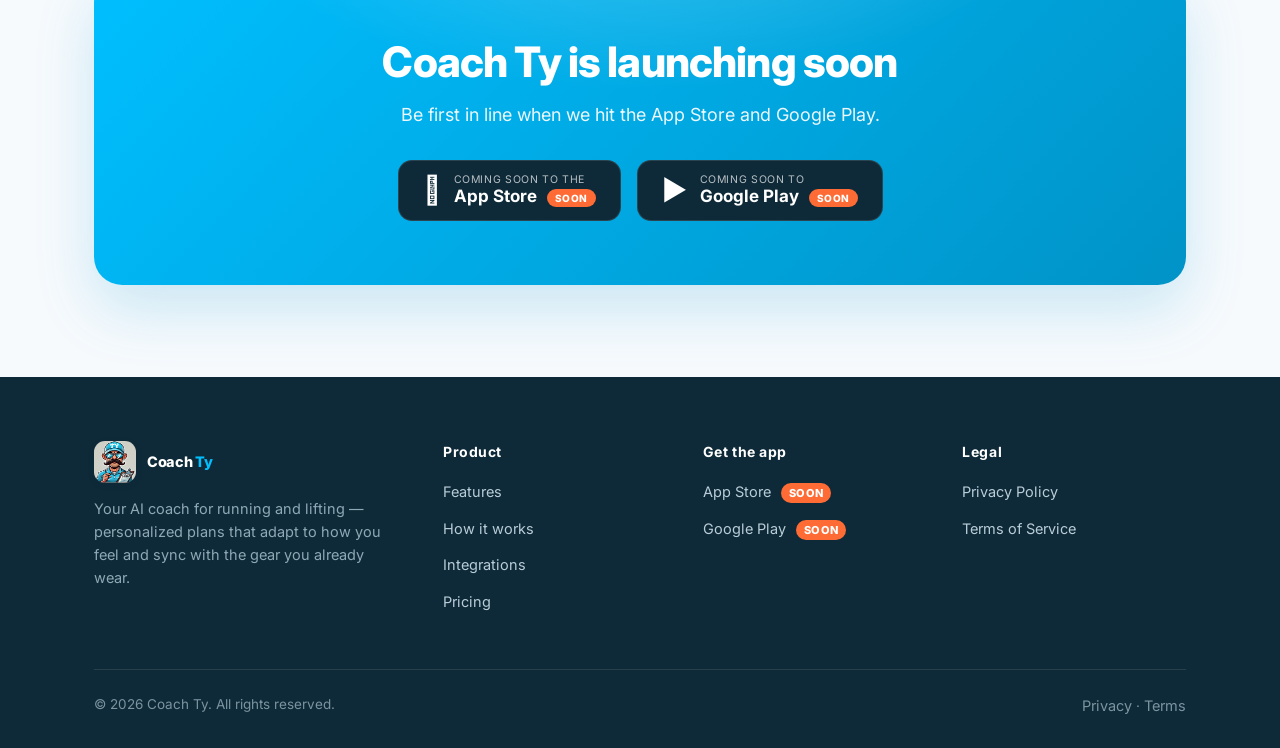
==== commit 1b8effae: "updates to site" ====
--- a/index.html
+++ b/index.html
@@ -190,11 +190,11 @@
       <div class="split-visual reveal">
         <div class="sync-row">
           <div><div class="name">Garmin</div><div class="meta">HR · sleep · workout push</div></div>
-          <span class="sync-badge">Synced</span>
+          <span class="sync-badge soon">Coming Soon</span>
         </div>
         <div class="sync-row">
           <div><div class="name">COROS</div><div class="meta">Activities &amp; training load</div></div>
-          <span class="sync-badge">Synced</span>
+          <span class="sync-badge soon">Coming Soon</span>
         </div>
         <div class="sync-row">
           <div><div class="name">Strava</div><div class="meta">Runs, rides &amp; segments</div></div>
@@ -202,7 +202,7 @@
         </div>
         <div class="sync-row">
           <div><div class="name">Apple Health</div><div class="meta">Steps · HR · workouts</div></div>
-          <span class="sync-badge">Synced</span>
+          <span class="sync-badge soon">Coming Soon</span>
         </div>
       </div>
     </div>
--- a/static/css/styles.css
+++ b/static/css/styles.css
@@ -364,6 +364,12 @@
   background: rgba(255,255,255,0.95); color: var(--blue-deep);
   padding: 5px 11px; border-radius: 999px; text-transform: uppercase;
 }
+.sync-badge.soon {
+  background: rgba(255,255,255,0.15);
+  color: rgba(255,255,255,0.85);
+  border: 1px solid rgba(255,255,255,0.2);
+  backdrop-filter: blur(2px);
+}
 
 /* ---------- App store CTA ---------- */
 .cta-band {
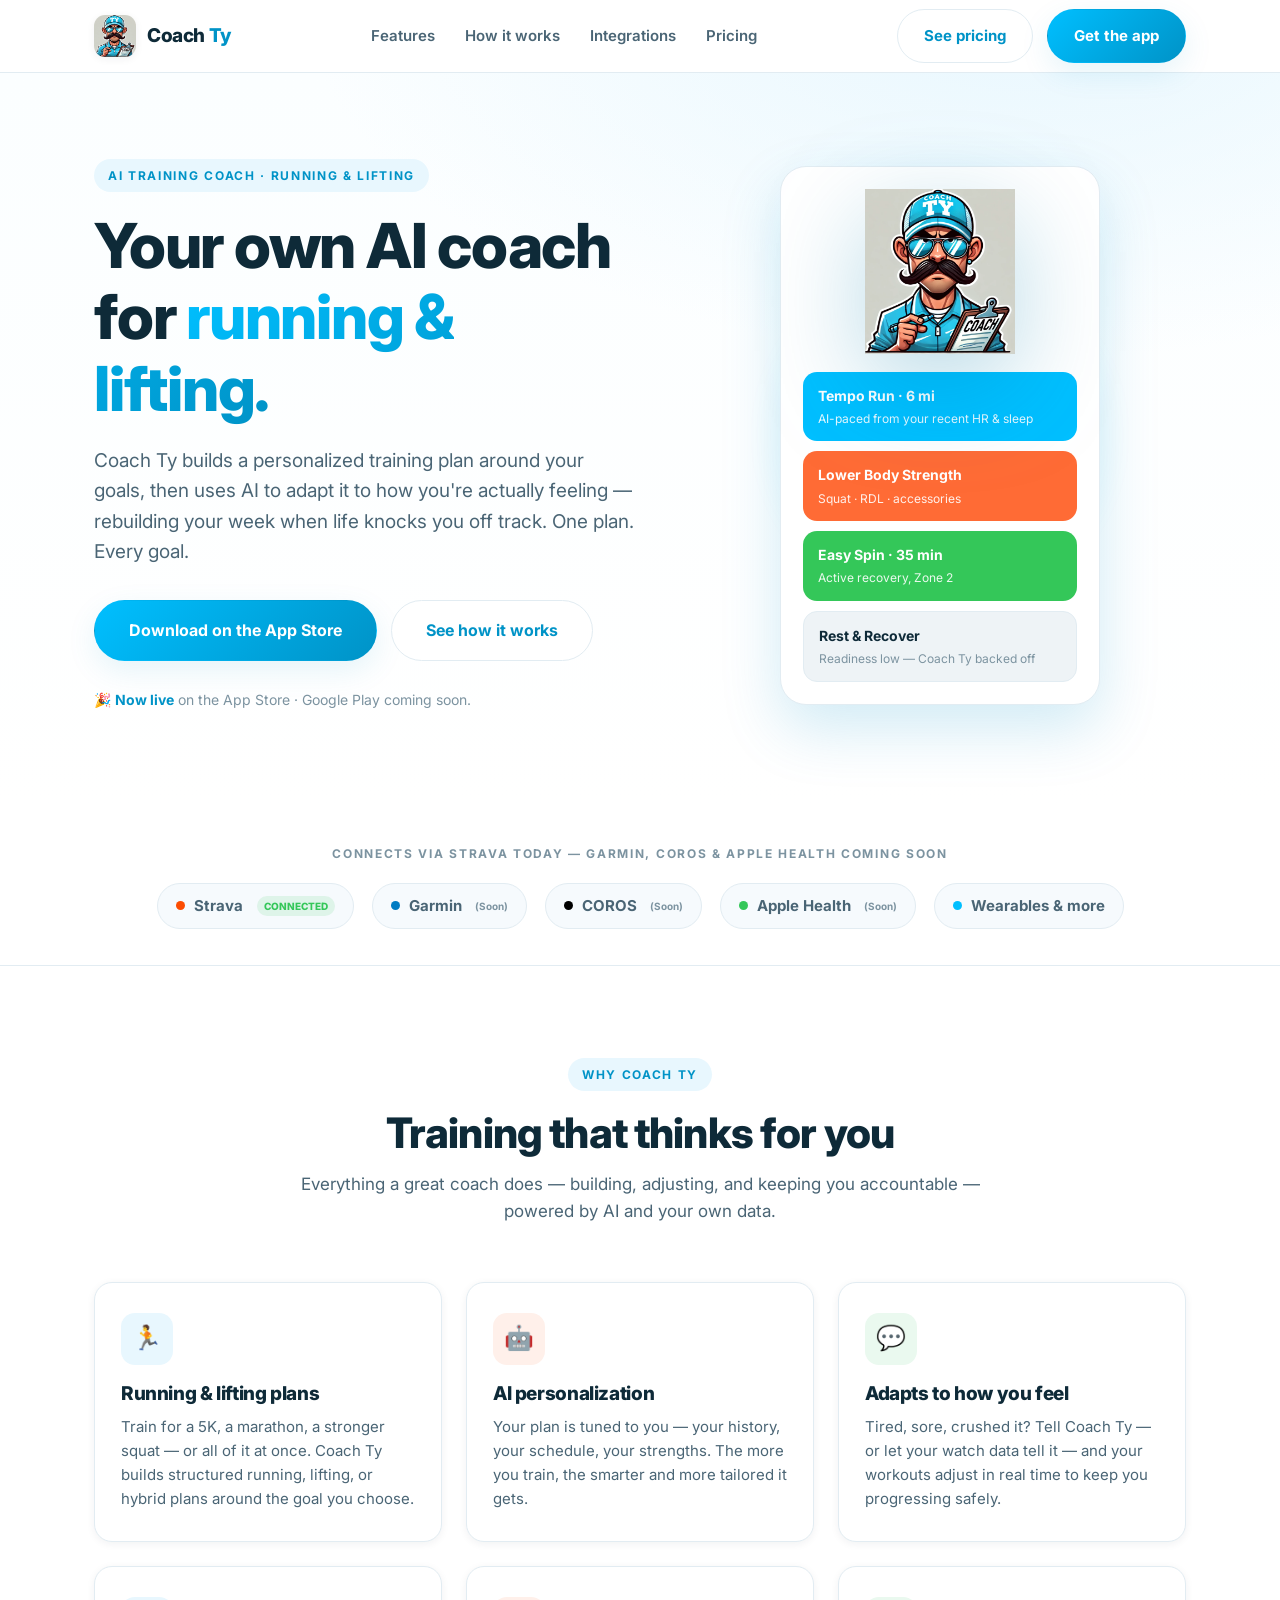
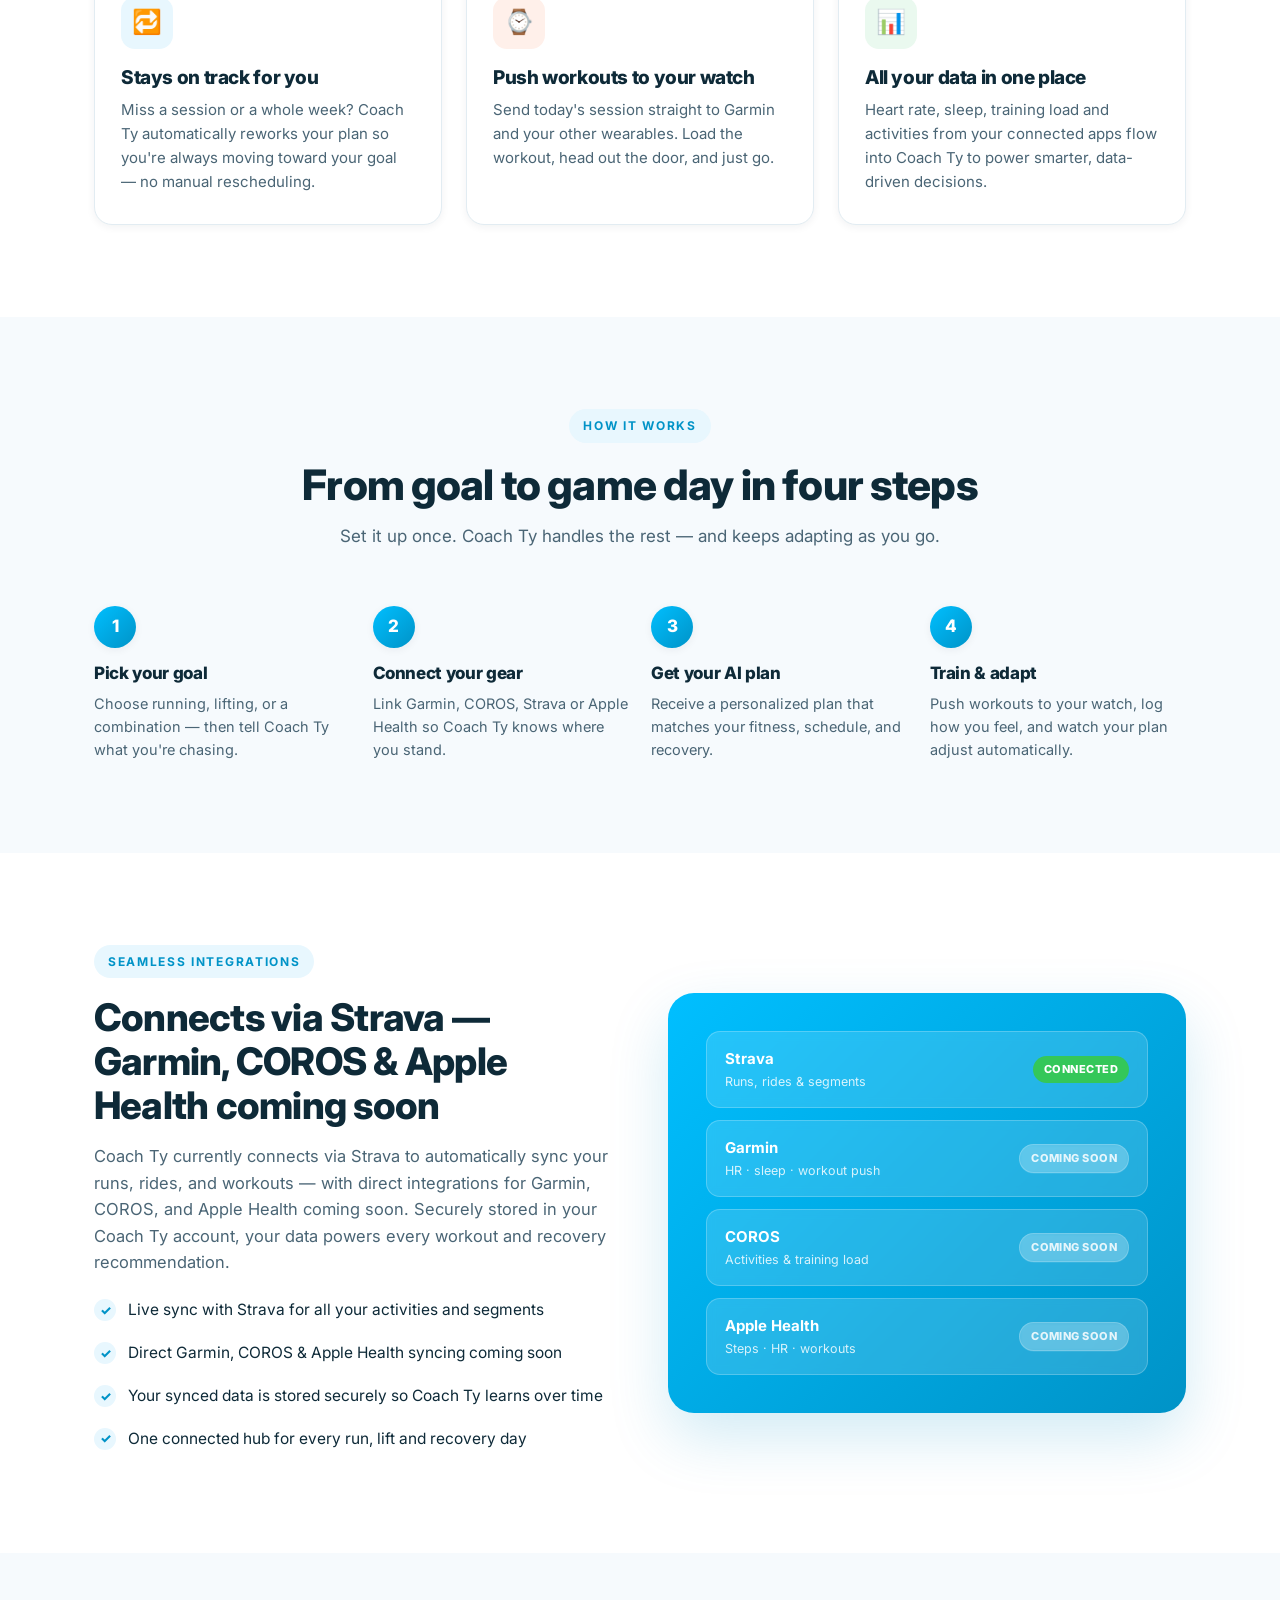
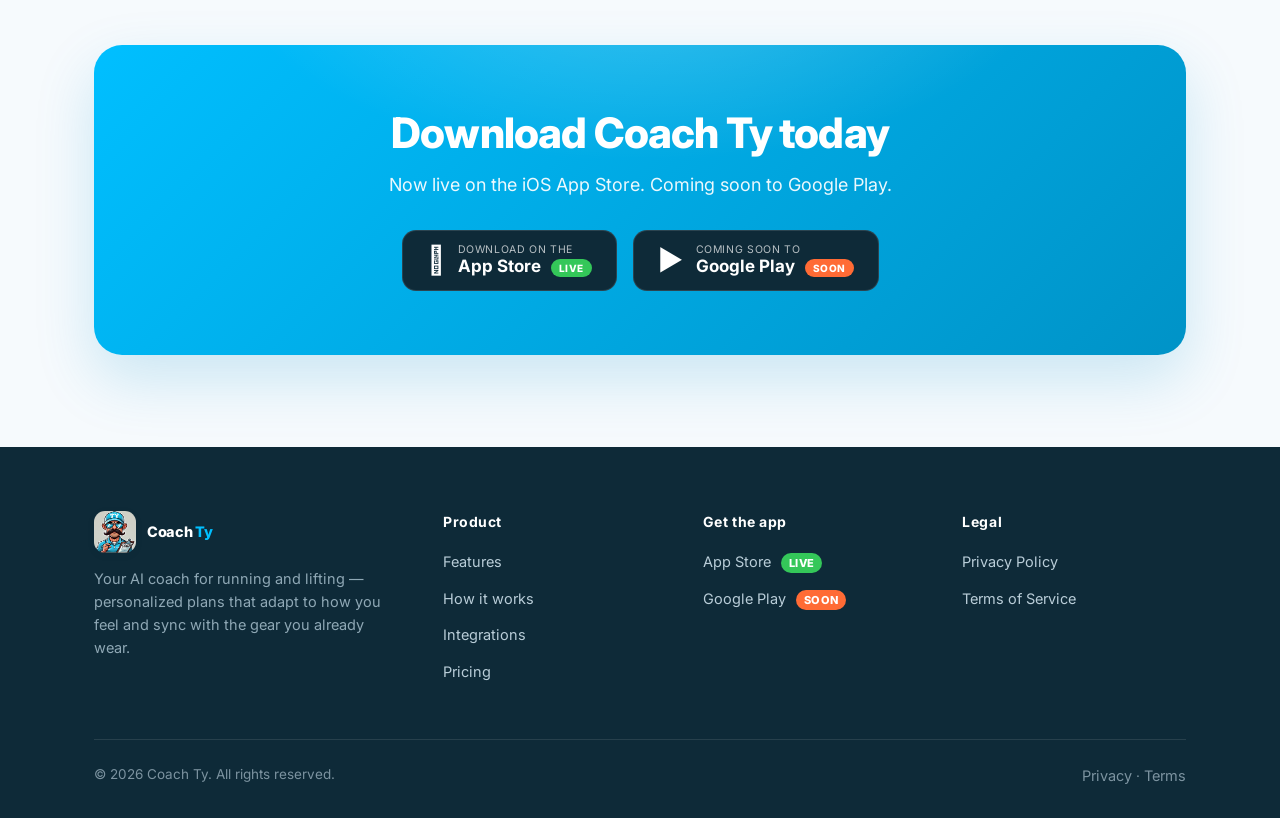
==== commit 94e5e761: "Update site: App Store live, Strava live with Garmin/COROS/Apple Health soon, and update contact ema" ====
--- a/index.html
+++ b/index.html
@@ -46,10 +46,10 @@
           you off track. One plan. Every goal.
         </p>
         <div class="hero-actions">
-          <a href="#download" class="btn btn-primary btn-lg">Get early access</a>
+          <a href="#download" class="btn btn-primary btn-lg">Download on the App Store</a>
           <a href="index.html#how" class="btn btn-ghost btn-lg">See how it works</a>
         </div>
-        <p class="hero-note">🚀 <strong>Coming soon</strong> to the App Store &amp; Google Play.</p>
+        <p class="hero-note">🎉 <strong>Now live</strong> on the App Store · Google Play coming soon.</p>
       </div>
 
       <div class="hero-visual">
@@ -82,12 +82,12 @@
   <!-- INTEGRATION STRIP -->
   <section class="logos">
     <div class="container">
-      <p>Syncs seamlessly with the gear you already use</p>
+      <p>Connects via Strava today — Garmin, COROS &amp; Apple Health coming soon</p>
       <div class="logo-list">
-        <span class="logo-pill"><span class="dot" style="background:#007CC3"></span>Garmin</span>
-        <span class="logo-pill"><span class="dot" style="background:#000"></span>COROS</span>
-        <span class="logo-pill"><span class="dot" style="background:#FC4C02"></span>Strava</span>
-        <span class="logo-pill"><span class="dot" style="background:#34C759"></span>Apple Health</span>
+        <span class="logo-pill"><span class="dot" style="background:#FC4C02"></span>Strava <span style="font-size:10px;font-weight:800;color:var(--green);margin-left:5px;background:rgba(52,199,89,0.12);padding:2px 7px;border-radius:999px;text-transform:uppercase;">Connected</span></span>
+        <span class="logo-pill"><span class="dot" style="background:#007CC3"></span>Garmin <span style="font-size:10px;font-weight:700;color:var(--text-subtle);margin-left:4px;">(Soon)</span></span>
+        <span class="logo-pill"><span class="dot" style="background:#000"></span>COROS <span style="font-size:10px;font-weight:700;color:var(--text-subtle);margin-left:4px;">(Soon)</span></span>
+        <span class="logo-pill"><span class="dot" style="background:#34C759"></span>Apple Health <span style="font-size:10px;font-weight:700;color:var(--text-subtle);margin-left:4px;">(Soon)</span></span>
         <span class="logo-pill"><span class="dot" style="background:#00BFFF"></span>Wearables &amp; more</span>
       </div>
     </div>
@@ -174,21 +174,23 @@
     <div class="container split">
       <div class="reveal">
         <span class="eyebrow">Seamless integrations</span>
-        <h2>Two-way sync with the fitness brands you love</h2>
+        <h2>Connects via Strava — Garmin, COROS &amp; Apple Health coming soon</h2>
         <p>
-          Coach Ty connects with Garmin, COROS, Strava, Apple Health and more to pull in your
-          watch data — and pushes structured workouts right back to your wearable. Securely
-          stored in your Coach Ty account, your data powers every recommendation.
+          Coach Ty currently connects via Strava to automatically sync your runs, rides, and workouts — with direct integrations for Garmin, COROS, and Apple Health coming soon. Securely stored in your Coach Ty account, your data powers every workout and recovery recommendation.
         </p>
         <ul class="check-list">
-          <li><span class="ic">✓</span> Pull heart rate, sleep, recovery &amp; activity data automatically</li>
-          <li><span class="ic">✓</span> Push today's workout straight to your Garmin and other watches</li>
+          <li><span class="ic">✓</span> Live sync with Strava for all your activities and segments</li>
+          <li><span class="ic">✓</span> Direct Garmin, COROS &amp; Apple Health syncing coming soon</li>
           <li><span class="ic">✓</span> Your synced data is stored securely so Coach Ty learns over time</li>
           <li><span class="ic">✓</span> One connected hub for every run, lift and recovery day</li>
         </ul>
       </div>
       <div class="split-visual reveal">
         <div class="sync-row">
+          <div><div class="name">Strava</div><div class="meta">Runs, rides &amp; segments</div></div>
+          <span class="sync-badge" style="background:var(--green);color:#fff;">Connected</span>
+        </div>
+        <div class="sync-row">
           <div><div class="name">Garmin</div><div class="meta">HR · sleep · workout push</div></div>
           <span class="sync-badge soon">Coming Soon</span>
         </div>
@@ -197,10 +199,6 @@
           <span class="sync-badge soon">Coming Soon</span>
         </div>
         <div class="sync-row">
-          <div><div class="name">Strava</div><div class="meta">Runs, rides &amp; segments</div></div>
-          <span class="sync-badge">Synced</span>
-        </div>
-        <div class="sync-row">
           <div><div class="name">Apple Health</div><div class="meta">Steps · HR · workouts</div></div>
           <span class="sync-badge soon">Coming Soon</span>
         </div>
@@ -212,12 +210,12 @@
   <section class="section section-alt" id="download">
     <div class="container">
       <div class="cta-band reveal">
-        <h2>Coach Ty is launching soon</h2>
-        <p>Be first in line when we hit the App Store and Google Play.</p>
+        <h2>Download Coach Ty today</h2>
+        <p>Now live on the iOS App Store. Coming soon to Google Play.</p>
         <div class="store-row">
-          <a href="#" class="store-btn" data-soon>
+          <a href="https://apps.apple.com" target="_blank" rel="noopener noreferrer" class="store-btn">
             <span class="ic">&#63743;</span>
-            <span class="lines"><span class="small">Coming soon to the</span><span class="big">App Store <span class="soon">Soon</span></span></span>
+            <span class="lines"><span class="small">Download on the</span><span class="big">App Store <span class="badge-live">Live</span></span></span>
           </a>
           <a href="#" class="store-btn" data-soon>
             <span class="ic">&#9654;</span>
@@ -251,7 +249,7 @@
         <div>
           <h5>Get the app</h5>
           <ul>
-            <li><a href="#download">App Store <span class="footer-soon">Soon</span></a></li>
+            <li><a href="#download">App Store <span class="footer-live">Live</span></a></li>
             <li><a href="#download">Google Play <span class="footer-soon">Soon</span></a></li>
           </ul>
         </div>
--- a/static/css/styles.css
+++ b/static/css/styles.css
@@ -412,6 +412,11 @@
   background: var(--orange); color: #fff;
   padding: 3px 8px; border-radius: 999px; text-transform: uppercase; letter-spacing: .05em;
 }
+.store-btn .badge-live {
+  margin-left: 6px; font-size: 10px; font-weight: 800;
+  background: var(--green); color: #fff;
+  padding: 3px 8px; border-radius: 999px; text-transform: uppercase; letter-spacing: .05em;
+}
 
 /* ---------- Pricing ---------- */
 .page-head { text-align: center; padding: 72px 0 8px; background: var(--grad-hero); }
@@ -529,6 +534,11 @@
   background: var(--orange); padding: 3px 8px; border-radius: 999px;
   margin-left: 6px; text-transform: uppercase; letter-spacing: .04em;
 }
+.footer-live {
+  font-size: 11px; font-weight: 800; color: #fff;
+  background: var(--green); padding: 3px 8px; border-radius: 999px;
+  margin-left: 6px; text-transform: uppercase; letter-spacing: .04em;
+}
 .footer-bottom {
   border-top: 1px solid rgba(255,255,255,0.1);
   padding-top: 24px;
